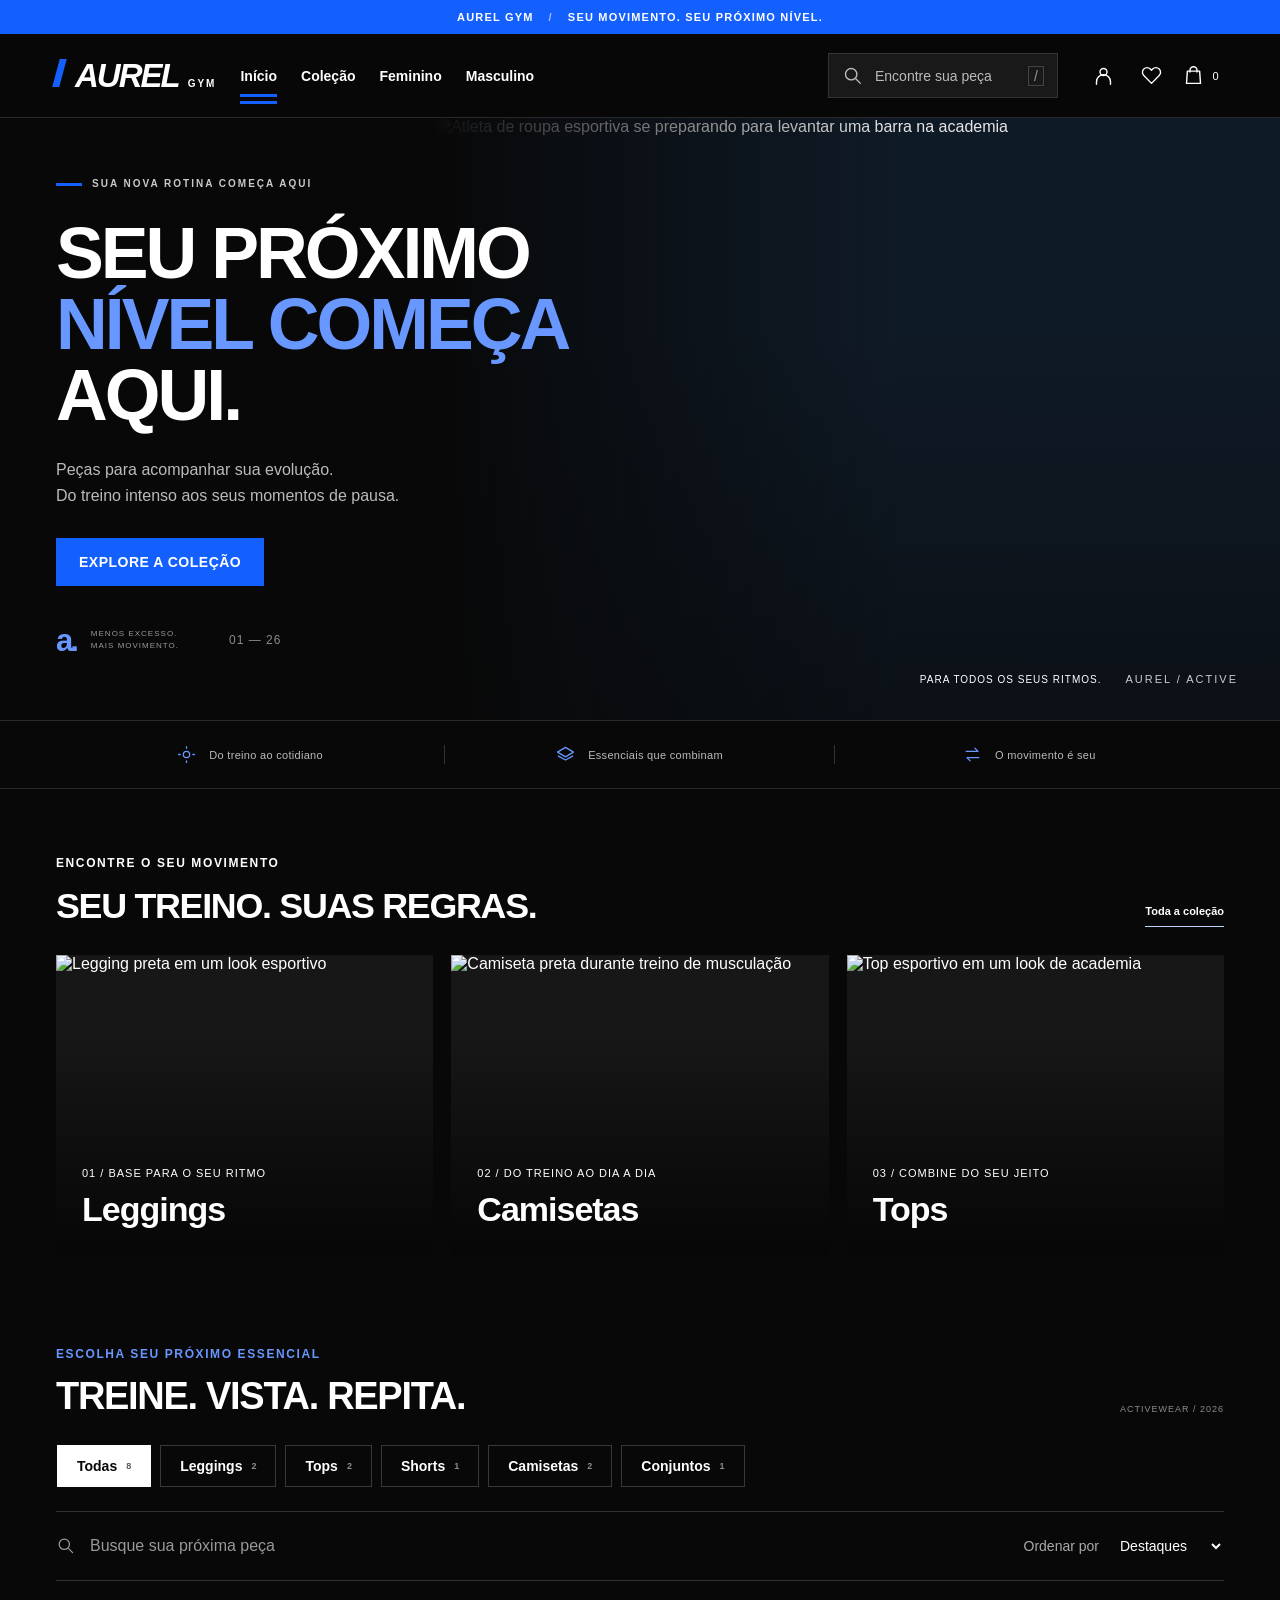
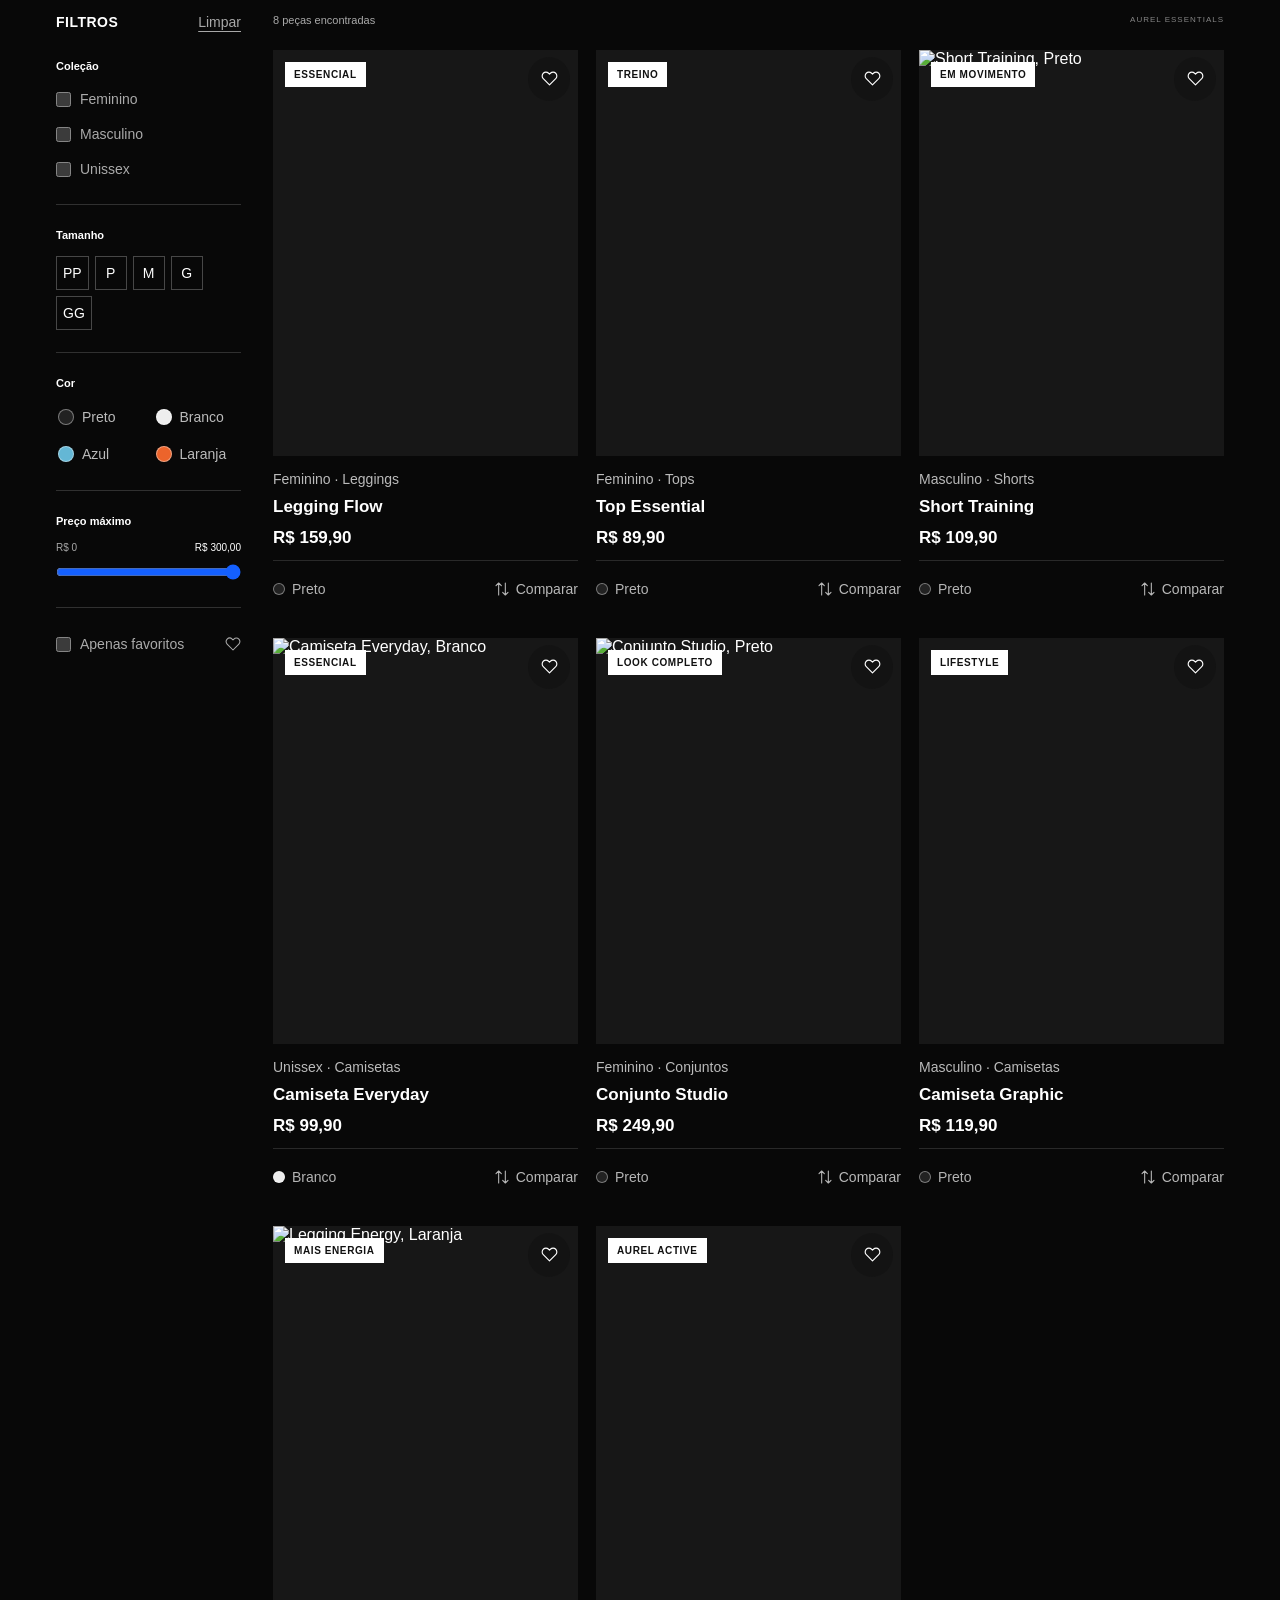
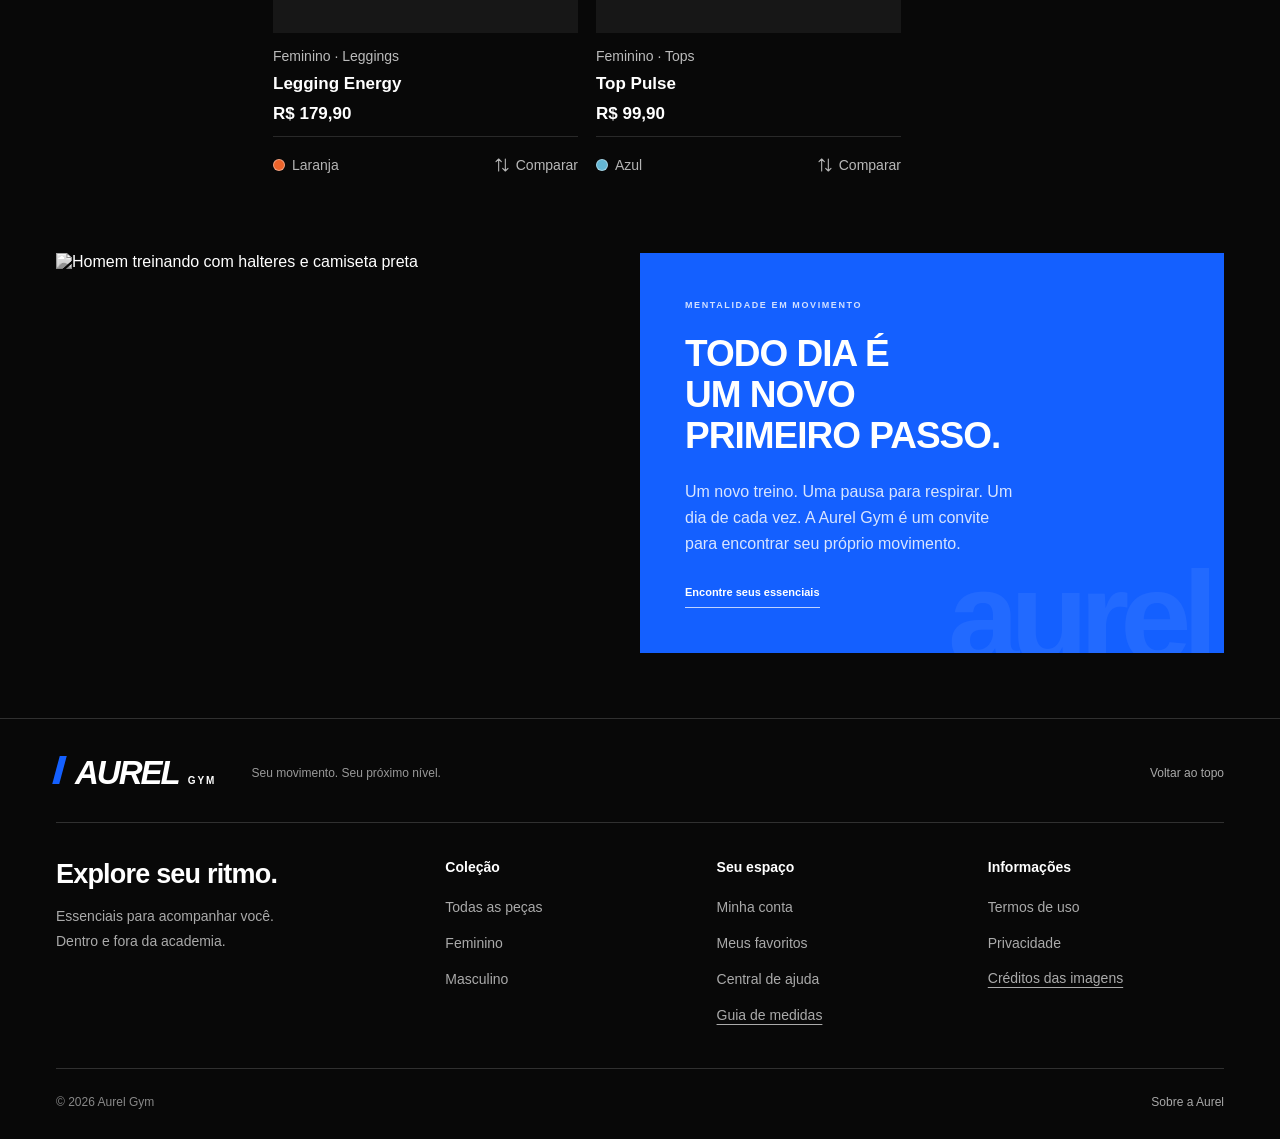
==== index.html @ 0f58b6ee "Add files via upload" ====
<!doctype html>
<html lang="pt-BR">
  <head>
    <meta charset="UTF-8" />
    <meta name="viewport" content="width=device-width, initial-scale=1" />
    <meta
      name="description"
      content="Roupas de academia para acompanhar seu ritmo. Explore, compare e encontre seus essenciais."
    />
    <meta name="robots" content="noindex,nofollow" />
    <meta name="theme-color" content="#080808" />
    <title>Aurel Gym — Seu movimento. Seu próximo nível.</title>
    <link rel="icon" type="image/svg+xml" href="../images/favicon.svg" />
    <link rel="stylesheet" href="index.css"/>
  </head>
  <body class="" data-page="home">
    <a class="skip" href="#conteudo">Pular para o conteúdo</a>
    <div class="announcement-bar">
      AUREL GYM <span aria-hidden="true">/</span> SEU MOVIMENTO. SEU PRÓXIMO
      NÍVEL.
    </div>
    <header class="header">
      <a href="index.html" class="logo" aria-label="Aurel Gym, início"
        >AUREL<span>GYM</span></a
      >
      <nav class="desktop-nav" aria-label="Navegação principal">
        <a href="index.html" data-nav="home">Início</a
        ><a href="pesquisa.html" data-nav="search">Coleção</a
        ><a href="pesquisa.html?colecao=Feminino">Feminino</a
        ><a href="pesquisa.html?colecao=Masculino">Masculino</a>
      </nav>
      <button class="header-search" id="headerSearch" aria-haspopup="dialog">
        <i data-icon="search"></i><span>Encontre sua peça</span><kbd>/</kbd>
      </button>
      <div class="header-actions">
        <a
          class="icon-button search-mobile"
          id="searchToggle"
          href="pesquisa.html"
          aria-label="Pesquisar peças"
          aria-haspopup="dialog"
          ><i data-icon="search"></i></a
        ><a
          class="icon-button account-link"
          id="accountLink"
          href="login.html"
          aria-label="Entrar na minha conta"
          ><i data-icon="user"></i></a
        ><button
          class="icon-button"
          id="favoriteToggle"
          aria-label="Ver favoritos"
          aria-pressed="false"
        >
          <i data-icon="heart"></i
          ><span id="favoriteCount" class="count" hidden>0</span></button
        ><button
          class="icon-button bag-button"
          id="cartToggle"
          aria-label="Abrir sacola"
          aria-haspopup="dialog"
        >
          <i data-icon="bag"></i><span id="cartCount">0</span></button
        ><button
          class="icon-button mobile-only"
          id="menuToggle"
          aria-label="Abrir menu"
          aria-expanded="false"
          aria-controls="mobileNav"
        >
          <i data-icon="menu"></i>
        </button>
      </div>
      <nav
        id="mobileNav"
        class="mobile-nav"
        aria-label="Navegação móvel"
        hidden
      >
        <a href="index.html">Início</a><a href="pesquisa.html">Toda a coleção</a
        ><a href="pesquisa.html?colecao=Feminino">Feminino</a
        ><a href="pesquisa.html?colecao=Masculino">Masculino</a
        ><a href="login.html">Minha conta</a
        ><a href="ajuda.html">Central de ajuda</a
        ><a href="termos.html">Termos e privacidade</a>
      </nav>
    </header>
    <main id="conteudo">
      <section
        class="hero section-wrap"
        id="inicio"
        aria-labelledby="heroTitle"
      >
        <div class="hero-copy">
          <div class="eyebrow">
            <span class="tiny-line"></span> SUA NOVA ROTINA COMEÇA AQUI
          </div>
          <h1 id="heroTitle">
            SEU PRÓXIMO<br /><em>NÍVEL COMEÇA</em><br />AQUI.
          </h1>
          <p>
            Peças para acompanhar sua evolução.<br />Do treino intenso aos seus
            momentos de pausa.
          </p>
          <a class="button primary" href="#catalogo" data-collection="all"
            >Explore a coleção <i data-icon="arrow"></i
          ></a>
          <div class="hero-bottom">
            <span class="mini-mark">a.</span
            ><span>MENOS EXCESSO.<br />MAIS MOVIMENTO.</span
            ><span class="hero-index">01 — 26</span>
          </div>
        </div>
        <div class="hero-visual">
          <img
            src="images/training-man.jpg"
            alt="Atleta de roupa esportiva se preparando para levantar uma barra na academia"
            width="1000"
            height="1500"
            fetchpriority="high"
          />
          <div class="hero-image-note">
            <span>Para todos os seus ritmos.</span
            ><span class="hero-coordinate">AUREL / ACTIVE</span>
          </div>
        </div>
      </section>
      <div class="values-strip section-wrap" aria-label="Explore a coleção">
        <span><i data-icon="sun"></i> Do treino ao cotidiano</span
        ><span><i data-icon="layers"></i> Essenciais que combinam</span
        ><span><i data-icon="move"></i> O movimento é seu</span>
      </div>
      <section
        class="category-editorial section-wrap"
        aria-labelledby="categoryTitle"
      >
        <div class="editorial-heading">
          <div>
            <span class="eyebrow">ENCONTRE O SEU MOVIMENTO</span>
            <h2 id="categoryTitle">SEU TREINO. SUAS REGRAS.</h2>
          </div>
          <a class="underlined-link" href="pesquisa.html">Toda a coleção</a>
        </div>
        <div class="category-editorial-grid">
          <a href="pesquisa.html?categoria=Leggings" class="category-story"
            ><img
              src="images/set-black.jpg"
              alt="Legging preta em um look esportivo"
              width="600"
              height="750"
              loading="lazy"
            />
            <div>
              <span>01 / BASE PARA O SEU RITMO</span>
              <h3>Leggings</h3>
            </div></a
          ><a href="pesquisa.html?categoria=Camisetas" class="category-story"
            ><img
              src="images/training-c.jpg"
              alt="Camiseta preta durante treino de musculação"
              width="750"
              height="500"
              loading="lazy"
            />
            <div>
              <span>02 / DO TREINO AO DIA A DIA</span>
              <h3>Camisetas</h3>
            </div></a
          ><a href="pesquisa.html?categoria=Tops" class="category-story"
            ><img
              src="images/training-a.jpg"
              alt="Top esportivo em um look de academia"
              width="600"
              height="750"
              loading="lazy"
            />
            <div>
              <span>03 / COMBINE DO SEU JEITO</span>
              <h3>Tops</h3>
            </div></a
          >
        </div>
      </section>
      <section
        class="catalog section-wrap"
        id="catalogo"
        aria-labelledby="catalogTitle"
      >
        <div class="section-heading">
          <div>
            <div class="eyebrow">ESCOLHA SEU PRÓXIMO ESSENCIAL</div>
            <h2 id="catalogTitle">TREINE. VISTA. REPITA.</h2>
          </div>
          <span class="collection-index">ACTIVEWEAR / 2026</span>
        </div>
        <div
          class="categories"
          aria-label="Filtrar por categoria"
          id="categories"
        ></div>
        <div class="catalog-toolbar">
          <label class="search-field"
            ><i data-icon="search"></i
            ><input
              type="search"
              id="search"
              maxlength="120"
              placeholder="Busque sua próxima peça"
              aria-label="Buscar por nome, categoria ou cor" /></label
          ><button class="filter-mobile secondary" id="openFilters">
            <i data-icon="sliders"></i> Filtros
            <span id="mobileFilterCount"></span></button
          ><label class="sort-label"
            ><span>Ordenar por</span
            ><select id="sort" aria-label="Ordenar produtos">
              <option value="featured">Destaques</option>
              <option value="price-asc">Menor preço</option>
              <option value="price-desc">Maior preço</option>
              <option value="name">Nome: A–Z</option>
            </select></label
          >
        </div>
        <div class="catalog-layout">
          <aside
            id="filterSlot"
            class="filter-slot"
            aria-label="Filtros do catálogo"
          >
            <div id="filterPanel" class="filter-panel">
              <div class="filter-heading">
                <h3>Filtros</h3>
                <button class="text-button" id="clearFilters">Limpar</button>
              </div>
              <fieldset>
                <legend>Coleção</legend>
                <div id="audienceFilters" class="check-list"></div>
              </fieldset>
              <fieldset>
                <legend>Tamanho</legend>
                <div id="sizeFilters" class="size-filters"></div>
              </fieldset>
              <fieldset>
                <legend>Cor</legend>
                <div id="colorFilters" class="color-filters"></div>
              </fieldset>
              <fieldset>
                <legend>Preço máximo</legend>
                <div class="price-label">
                  <span>R$ 0</span
                  ><output id="priceOutput" for="maxPrice">R$ 300</output>
                </div>
                <input
                  id="maxPrice"
                  type="range"
                  min="0"
                  max="300"
                  step="10"
                  value="300"
                  aria-label="Preço máximo"
                />
              </fieldset>
              <label class="checkbox-label saved-filter"
                ><input type="checkbox" id="onlyFavorites" /> Apenas favoritos
                <i data-icon="heart"></i
              ></label>
            </div>
          </aside>
          <div class="catalog-results">
            <div class="results-meta">
              <p
                id="resultCount"
                tabindex="-1"
                role="status"
                aria-live="polite"
              ></p>
              <span class="collection-label">AUREL ESSENTIALS</span>
            </div>
            <div
              id="activeFilters"
              class="active-filters"
              aria-label="Filtros ativos"
            ></div>
            <div id="productGrid" class="product-grid"></div>
            <noscript
              ><p>
                Ative o JavaScript para explorar as peças e usar os filtros.
              </p></noscript
            >
            <div id="emptyState" class="empty-state" hidden>
              <i data-icon="search"></i>
              <h3>Nenhuma peça por aqui.</h3>
              <p>Experimente outra busca ou remova alguns filtros.</p>
              <button class="button primary" id="resetEmpty">
                Ver toda a coleção
              </button>
            </div>
          </div>
        </div>
      </section>
      <section
        class="brand-section section-wrap"
        id="essencia"
        aria-labelledby="brandTitle"
      >
        <div class="brand-photo">
          <img
            src="images/training-c.jpg"
            alt="Homem treinando com halteres e camiseta preta"
            width="1500"
            height="1000"
            loading="lazy"
          />
        </div>
        <div class="brand-copy">
          <span class="eyebrow">MENTALIDADE EM MOVIMENTO</span>
          <h2 id="brandTitle">
            TODO DIA É<br />UM NOVO<br /><em>PRIMEIRO PASSO.</em>
          </h2>
          <p>
            Um novo treino. Uma pausa para respirar. Um dia de cada vez. A Aurel
            Gym é um convite para encontrar seu próprio movimento.
          </p>
          <a class="underlined-link" href="#catalogo" data-collection="all"
            >Encontre seus essenciais </a
          ><span class="brand-watermark" aria-hidden="true">aurel</span>
        </div>
      </section>
    </main>
    <footer class="footer section-wrap">
      <div class="footer-top">
        <a href="index.html" class="logo" aria-label="Aurel Gym, início"
          >AUREL<span>GYM</span></a
        >
        <p>Seu movimento. Seu próximo nível.</p>
        <a href="#conteudo" class="back-top">Voltar ao topo</a>
      </div>
      <div class="footer-columns">
        <div>
          <h2>Explore seu ritmo.</h2>
          <p>
            Essenciais para acompanhar você.<br />Dentro e fora da academia.
          </p>
        </div>
        <nav aria-label="Coleção no rodapé">
          <h3>Coleção</h3>
          <a href="pesquisa.html">Todas as peças</a
          ><a href="pesquisa.html?colecao=Feminino">Feminino</a
          ><a href="pesquisa.html?colecao=Masculino">Masculino</a>
        </nav>
        <nav aria-label="Seu espaço no rodapé">
          <h3>Seu espaço</h3>
          <a href="login.html">Minha conta</a
          ><a href="pesquisa.html?favoritos=1">Meus favoritos</a
          ><a href="ajuda.html">Central de ajuda</a
          ><button class="text-button" data-guide>Guia de medidas</button>
        </nav>
        <nav aria-label="Informações no rodapé">
          <h3>Informações</h3>
          <a href="termos.html">Termos de uso</a
          ><a href="termos.html#privacidade">Privacidade</a
          ><button class="text-button" id="photoCredits">
            Créditos das imagens
          </button>
        </nav>
      </div>
      <div class="footer-bottom">
        <p>© 2026 Aurel Gym</p>
        <button class="text-button" id="aboutBrand">Sobre a Aurel</button>
      </div>
    </footer>
    <dialog
      id="filterDialog"
      class="filter-dialog"
      aria-labelledby="filterTitle"
    >
      <div class="dialog-top">
        <div>
          <span class="eyebrow">AUREL GYM</span>
          <h2 id="filterTitle">Refine sua busca</h2>
        </div>
        <button class="icon-button" data-close aria-label="Fechar">
          <i data-icon="close"></i>
        </button>
      </div>
      <div id="mobileFilterSlot"></div>
      <button class="button primary filter-apply" id="applyFilters">
        Ver resultados
      </button>
    </dialog>
    <dialog id="cartDialog" class="cart-dialog" aria-labelledby="cartTitle">
      <div class="dialog-top">
        <div>
          <span class="eyebrow">SUAS ESCOLHAS</span>
          <h2 id="cartTitle">Minha sacola</h2>
        </div>
        <button class="icon-button" data-close aria-label="Fechar">
          <i data-icon="close"></i>
        </button>
      </div>
      <div id="cartItems"></div>
      <div id="cartSummary"></div>
    </dialog>
    <dialog id="infoDialog" class="info-dialog" aria-labelledby="infoTitle">
      <button
        class="icon-button info-close"
        data-close
        aria-label="Fechar informações"
      >
        <i data-icon="close"></i>
      </button>
      <div id="infoContent"></div>
    </dialog>
    <dialog
      id="searchDialog"
      class="search-dialog"
      aria-labelledby="quickTitle"
    >
      <div class="dialog-top">
        <div>
          <span class="eyebrow">ENCONTRE SEU ESSENCIAL</span>
          <h2 id="quickTitle">O que acompanha seu ritmo?</h2>
        </div>
        <button class="icon-button" data-close aria-label="Fechar">
          <i data-icon="close"></i>
        </button>
      </div>
      <form action="pesquisa.html" class="quick-search-form" role="search">
        <label class="visually-hidden" for="quickSearch">Buscar peças</label
        ><i data-icon="search"></i
        ><input
          id="quickSearch"
          type="search"
          name="q"
          maxlength="120"
          placeholder="Peça, cor ou coleção"
          autocomplete="off"
        /><button class="button primary" type="submit">Buscar</button>
      </form>
      <p id="quickCount" class="quick-count" role="status"></p>
      <div id="quickResults"></div>
      <a href="pesquisa.html" class="underlined-link quick-all"
        >Explorar toda a coleção</a
      >
    </dialog>
    <dialog
      id="compareDialog"
      class="compare-dialog"
      aria-labelledby="compareTitle"
    >
      <div class="dialog-top">
        <div>
          <span class="eyebrow">COMPARE SUAS ESCOLHAS</span>
          <h2 id="compareTitle">Lado a lado. Do seu jeito.</h2>
        </div>
        <button class="icon-button" data-close aria-label="Fechar">
          <i data-icon="close"></i>
        </button>
      </div>
      <div id="compareContent"></div>
    </dialog>
    <dialog id="guideDialog" class="guide-dialog" aria-labelledby="guideTitle">
      <div class="dialog-top">
        <div>
          <span class="eyebrow">ENCONTRE SEU AJUSTE</span>
          <h2 id="guideTitle">Como tirar suas medidas</h2>
        </div>
        <button class="icon-button" data-close aria-label="Fechar">
          <i data-icon="close"></i>
        </button>
      </div>
      <p class="dialog-intro">
        Uma fita métrica e alguns minutos fazem a diferença na sua escolha.
      </p>
      <ol class="measure-steps">
        <li>
          <strong>Busto ou tórax</strong>
          <p>
            Passe a fita ao redor da parte mais larga do peito, sem apertar,
            mantendo-a paralela ao chão.
          </p>
        </li>
        <li>
          <strong>Cintura</strong>
          <p>
            Meça a região mais estreita do tronco, com o corpo relaxado e sem
            prender a respiração.
          </p>
        </li>
        <li>
          <strong>Quadril</strong>
          <p>
            Com os pés juntos, contorne a parte mais larga do quadril e dos
            glúteos.
          </p>
        </li>
      </ol>
      <div class="guide-note">
        <i data-icon="ruler"></i>
        <p>
          A numeração varia entre peças. A tabela específica de medidas ainda
          não está disponível; as letras PP a GG, sozinhas, não garantem o
          ajuste.
        </p>
      </div>
    </dialog>
    <dialog id="zoomDialog" class="zoom-dialog" aria-labelledby="zoomTitle">
      <div class="dialog-top">
        <div>
          <span class="eyebrow">AUREL GYM</span>
          <h2 id="zoomTitle">Detalhes da peça</h2>
        </div>
        <button class="icon-button" data-close aria-label="Fechar">
          <i data-icon="close"></i>
        </button>
      </div>
      <img id="zoomImage" alt="" />
    </dialog>
    <div class="compare-bar" id="compareBar" hidden>
      <div class="compare-bar-label">
        <i data-icon="compare"></i
        ><span
          ><strong>Suas escolhas</strong
          ><small><span id="compareCount">0</span> de 3 peças</small></span
        >
      </div>
      <div id="comparePreview" class="compare-preview" aria-hidden="true"></div>
      <button class="button primary" id="openCompare">Comparar</button
      ><button
        class="icon-button"
        id="clearCompare"
        aria-label="Limpar comparação"
      >
        <i data-icon="close"></i>
      </button>
    </div>
    <div class="toast" id="toast" role="status" aria-live="polite"></div>
    <!-- AUREL APP START --><script defer src="loja.js"></script><!-- AUREL APP END -->
  </body>
</html>
---- index.css ----
@import url("./common.css");

/* Estilos exclusivos da página inicial */
body[data-page="home"] .hero-visual img { object-position: 65% center; }
body[data-page="home"] .category-story:focus-visible { outline-offset: -4px; }
body[data-page="home"] .brand-copy { min-height: 340px; }
@media (max-width: 700px) {
  body[data-page="home"] .brand-copy { min-height: 300px; }
  body[data-page="home"] .category-story { min-height: 230px; }
}
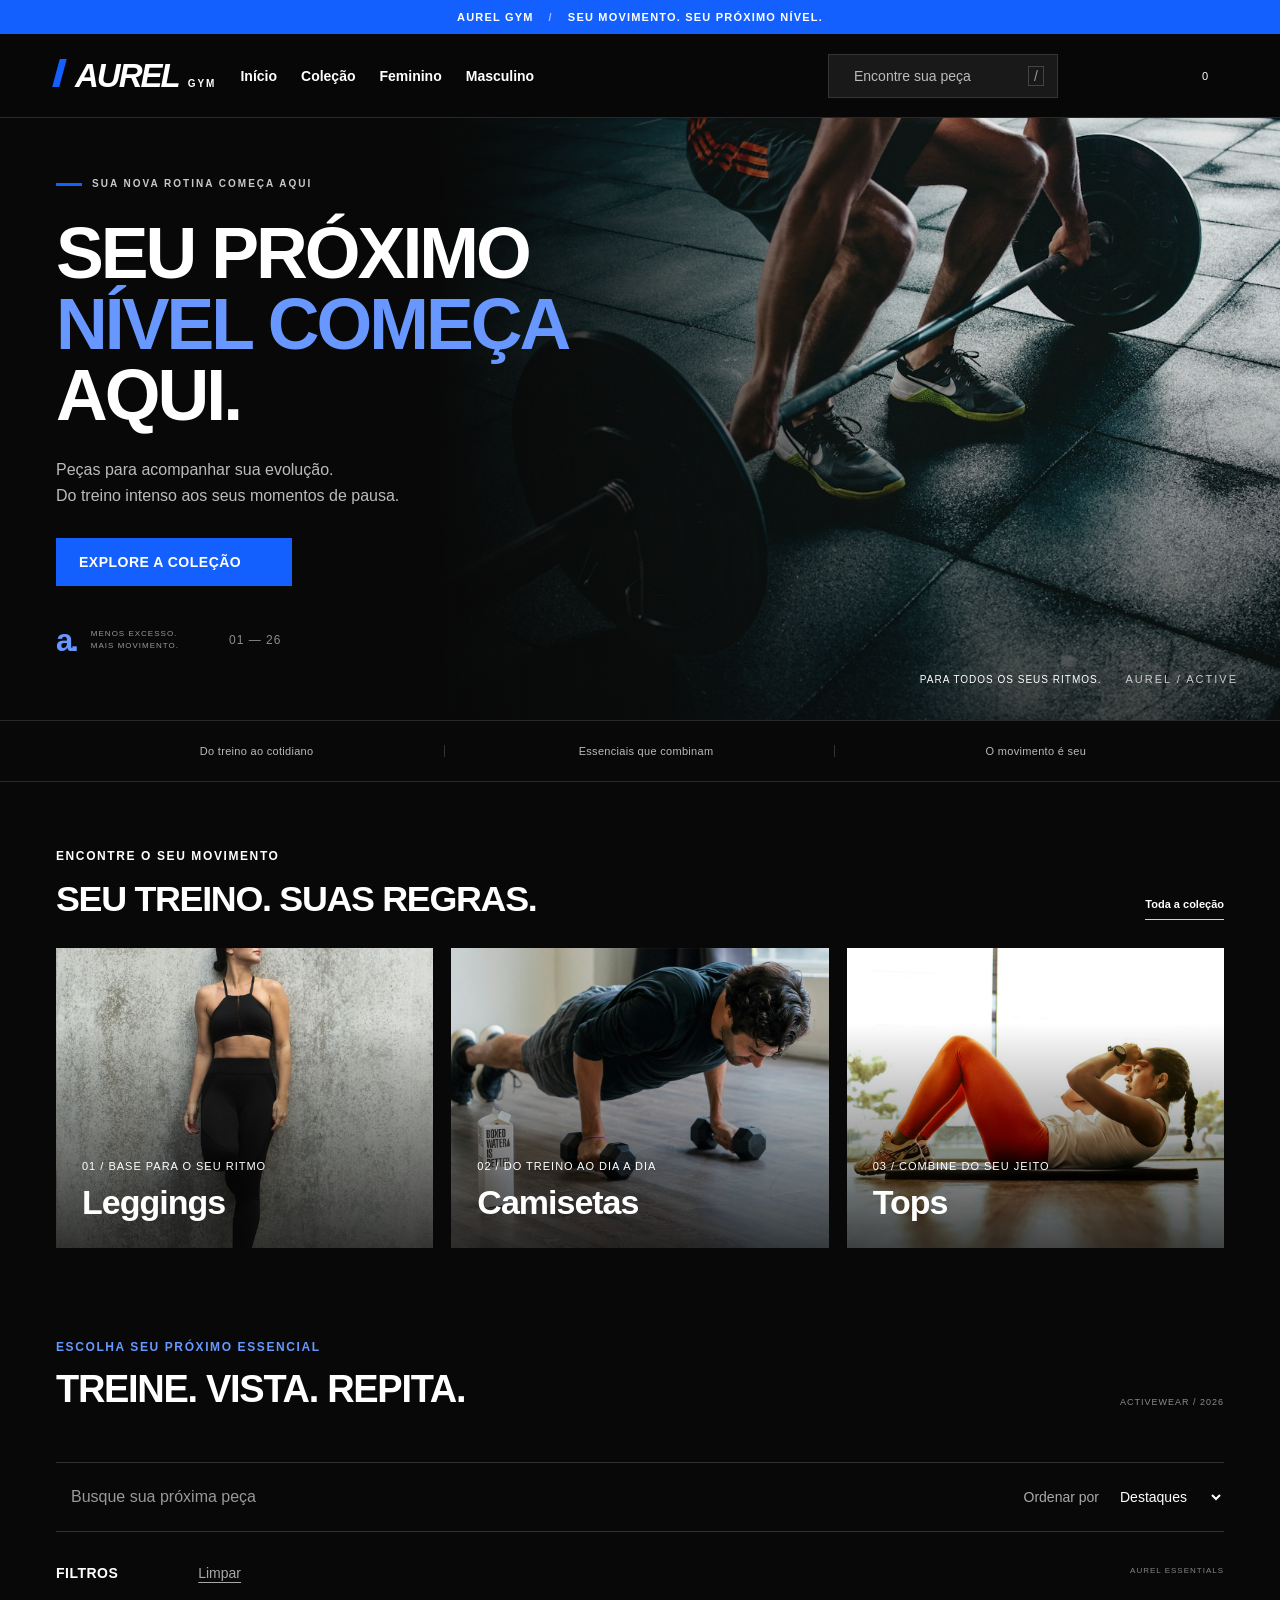
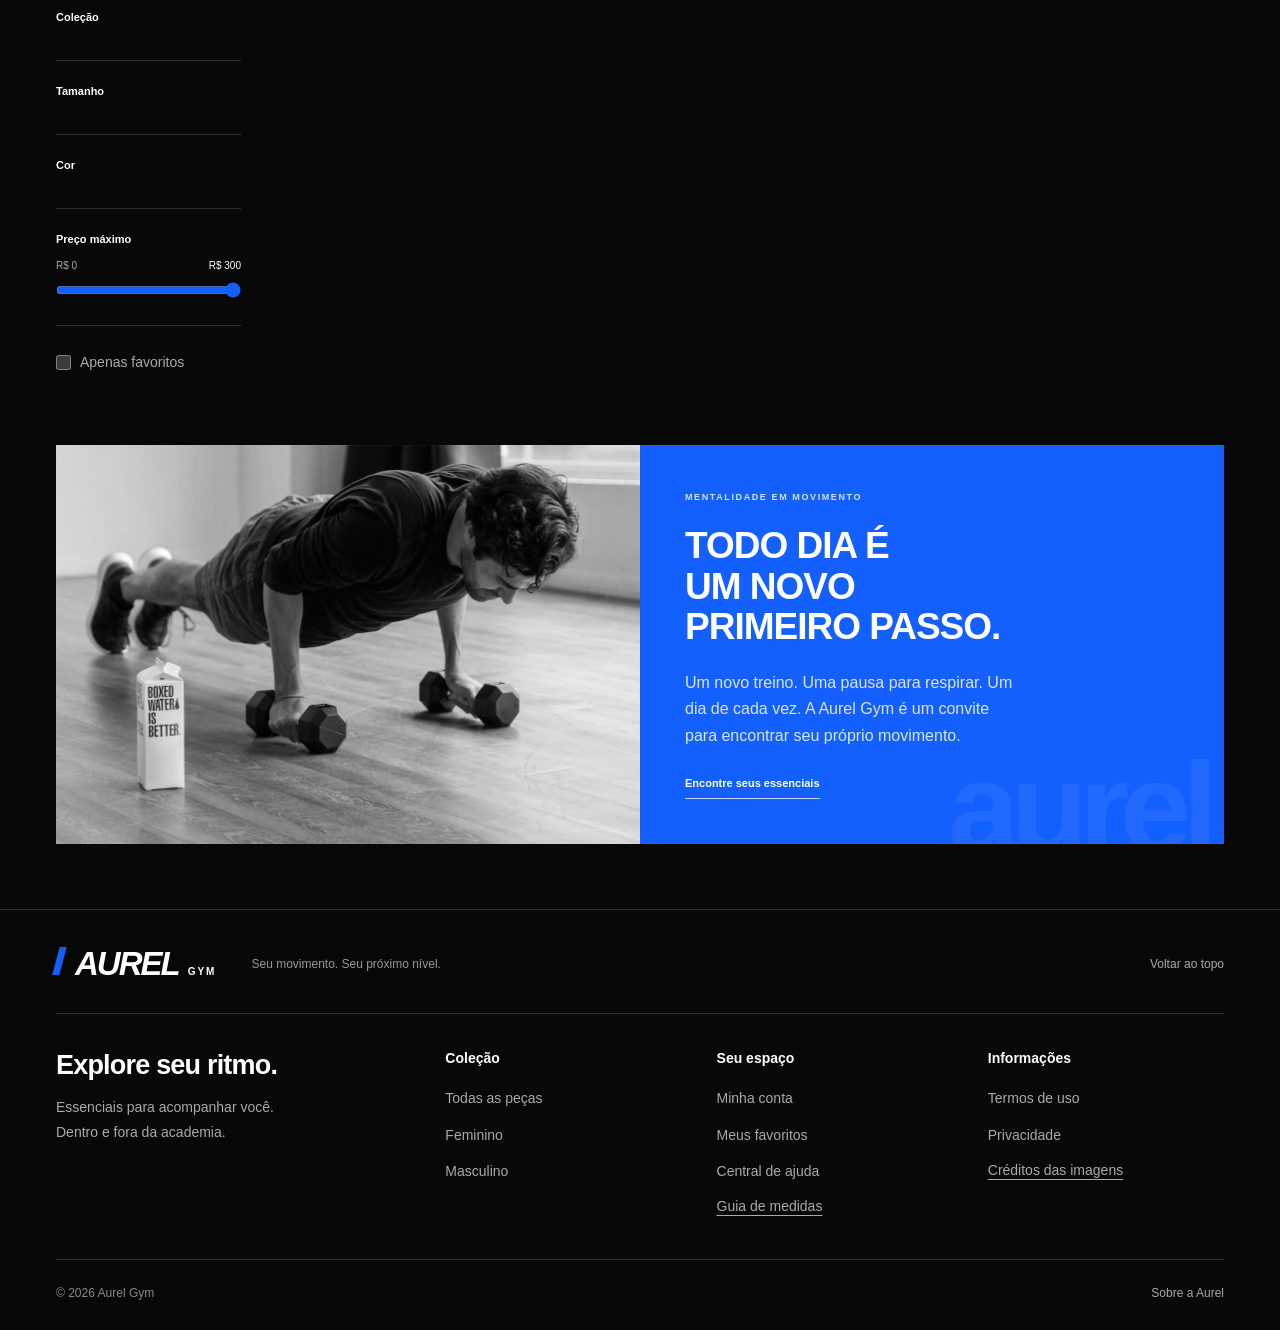
==== commit 13496764: "Conecta catálogo, contas e seleção dos clientes ao Supabase" ====
--- a/index.html
+++ b/index.html
@@ -534,6 +534,7 @@
       </button>
     </div>
     <div class="toast" id="toast" role="status" aria-live="polite"></div>
-    <!-- AUREL APP START --><script defer src="loja.js"></script><!-- AUREL APP END -->
+    <!-- AUREL APP START --><script defer src="supabase.vendor.js"></script><script defer src="database.js"></script><script defer src="loja.js"></script><!-- AUREL APP END -->
   </body>
 </html>
+
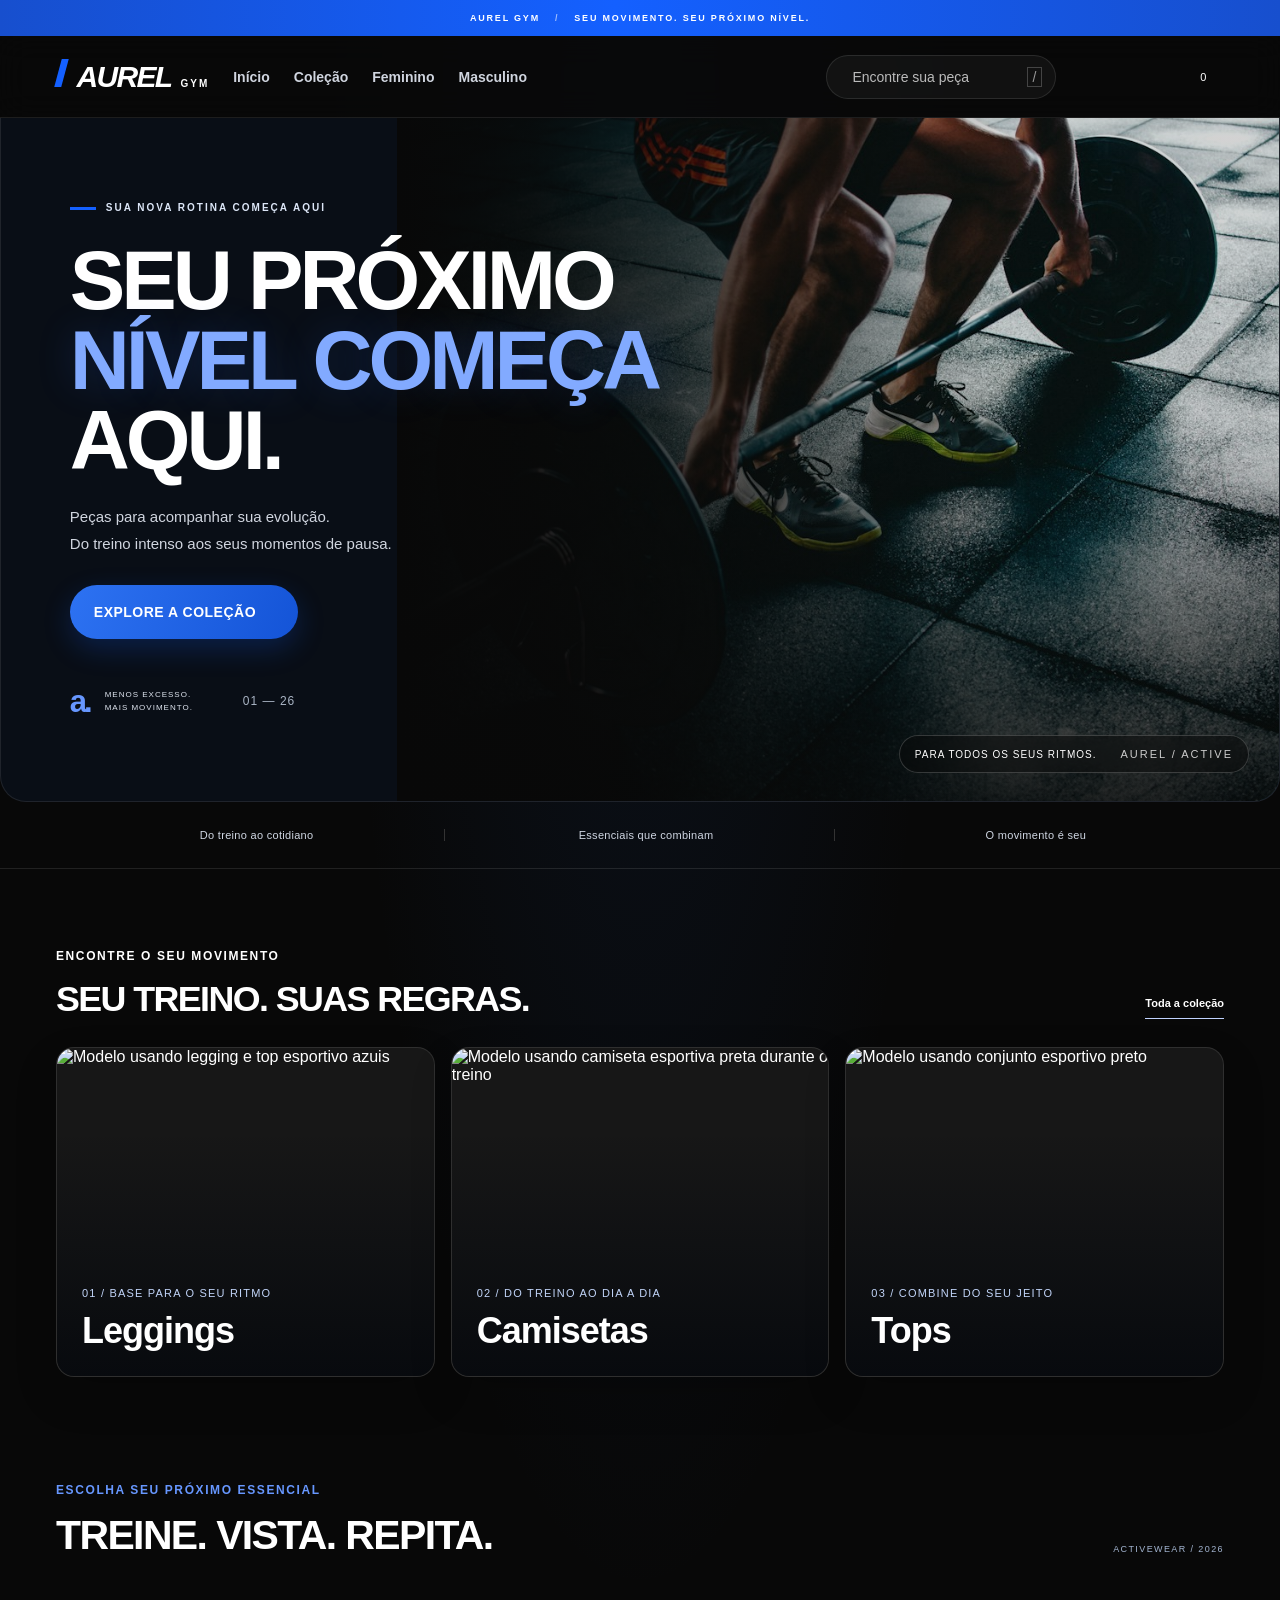
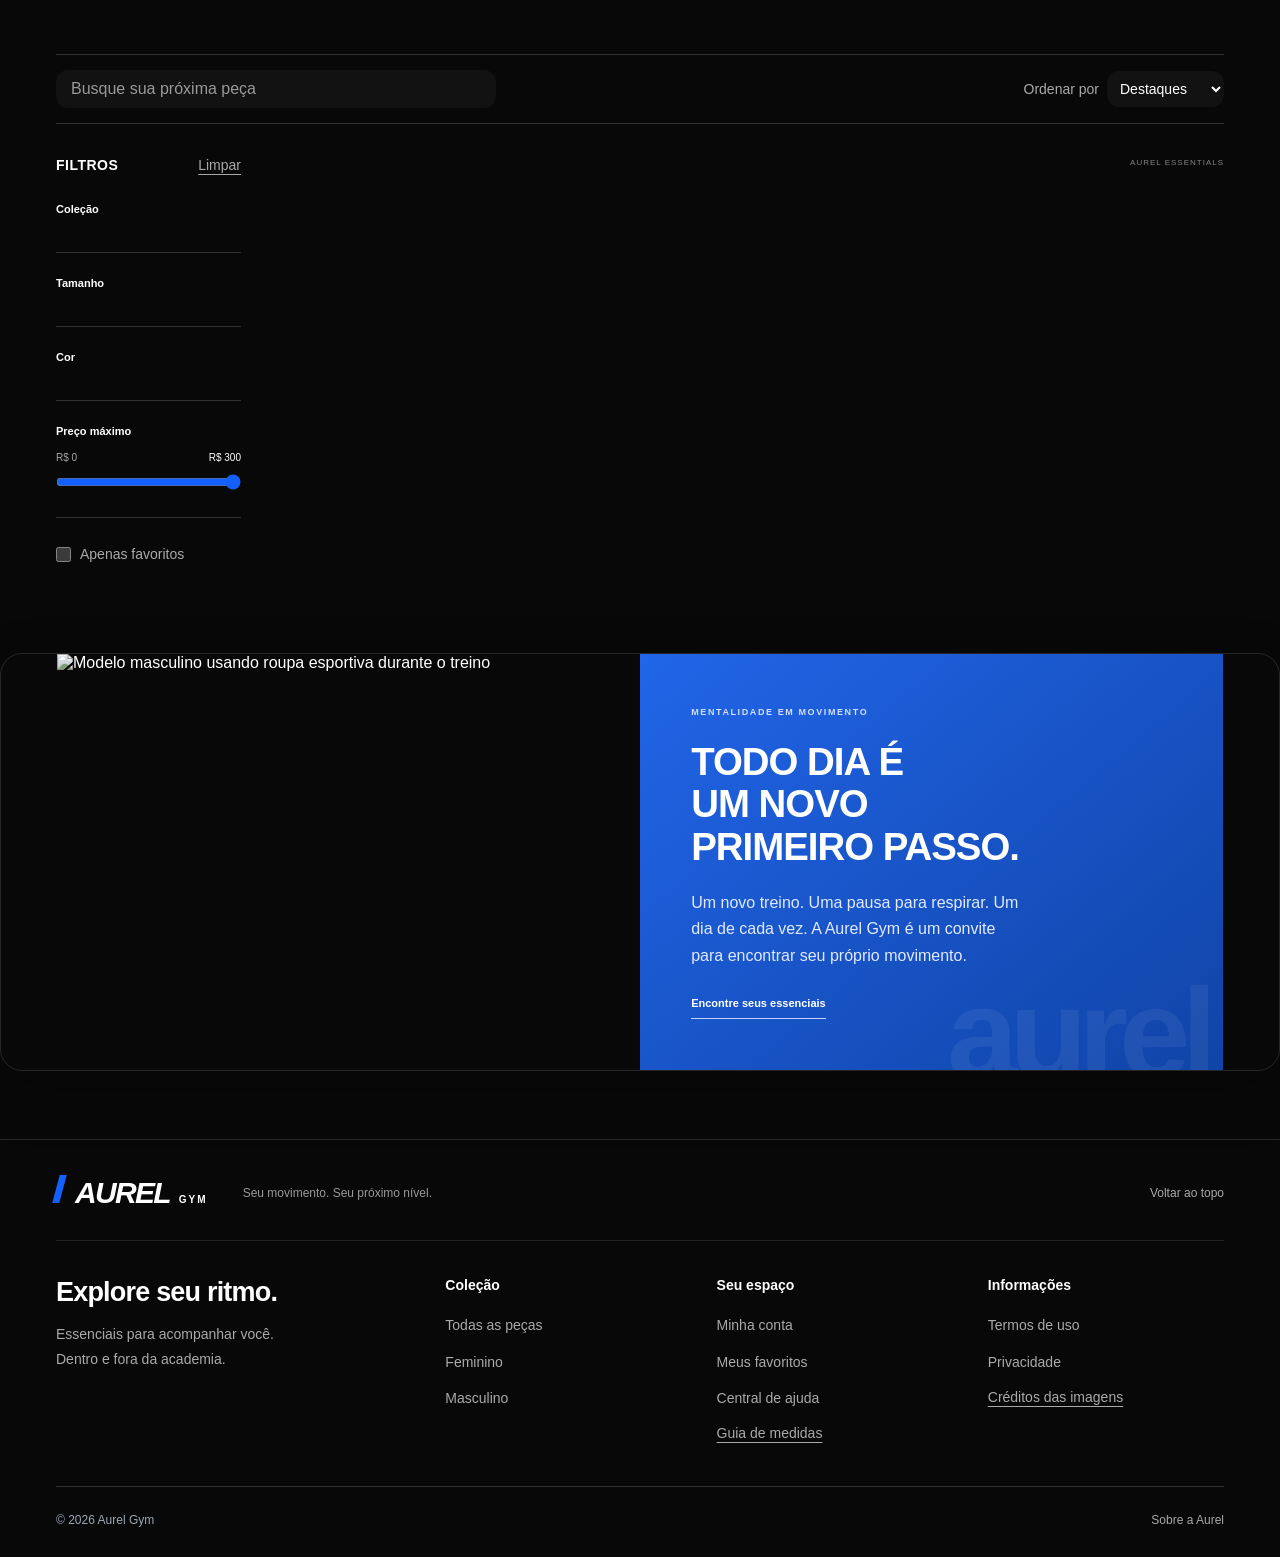
==== commit a2950960: "Atualiza fotos da vitrine e remove repetição" ====
--- a/index.html
+++ b/index.html
@@ -144,8 +144,8 @@
         <div class="category-editorial-grid">
           <a href="pesquisa.html?categoria=Leggings" class="category-story"
             ><img
-              src="images/set-black.jpg"
-              alt="Legging preta em um look esportivo"
+              src="https://images.unsplash.com/photo-1593309192311-3d43e116142d?auto=format&fit=crop&w=1200&q=85"
+              alt="Modelo usando legging e top esportivo azuis"
               width="600"
               height="750"
               loading="lazy"
@@ -156,8 +156,8 @@
             </div></a
           ><a href="pesquisa.html?categoria=Camisetas" class="category-story"
             ><img
-              src="images/training-c.jpg"
-              alt="Camiseta preta durante treino de musculação"
+              src="https://images.unsplash.com/photo-1597452485670-5f32106899c3?auto=format&fit=crop&w=1200&q=85"
+              alt="Modelo usando camiseta esportiva preta durante o treino"
               width="750"
               height="500"
               loading="lazy"
@@ -168,8 +168,8 @@
             </div></a
           ><a href="pesquisa.html?categoria=Tops" class="category-story"
             ><img
-              src="images/training-a.jpg"
-              alt="Top esportivo em um look de academia"
+              src="https://images.unsplash.com/photo-1721969982799-fb9a78c43e7f?auto=format&fit=crop&w=1200&q=85"
+              alt="Modelo usando conjunto esportivo preto"
               width="600"
               height="750"
               loading="lazy"
@@ -304,8 +304,8 @@
       >
         <div class="brand-photo">
           <img
-            src="images/training-c.jpg"
-            alt="Homem treinando com halteres e camiseta preta"
+            src="https://images.unsplash.com/photo-1618355281686-2b622387ada4?auto=format&fit=crop&w=1500&q=85"
+            alt="Modelo masculino usando roupa esportiva durante o treino"
             width="1500"
             height="1000"
             loading="lazy"
--- a/index.css
+++ b/index.css
@@ -8,3 +8,376 @@
   body[data-page="home"] .brand-copy { min-height: 300px; }
   body[data-page="home"] .category-story { min-height: 230px; }
 }
+
+
+/* Página inicial: visual premium, mantendo o preto, branco e azul da Aurel. */
+body[data-page="home"] {
+  background:
+    radial-gradient(ellipse at 50% 5%, rgba(30, 79, 157, .14), transparent 34%),
+    #080808;
+}
+body[data-page="home"] .announcement-bar {
+  background: linear-gradient(90deg, #174fce, #1460ff 48%, #174fce);
+  min-height: 36px;
+  font-size: 9px;
+  letter-spacing: 1.8px;
+}
+body[data-page="home"] .header {
+  height: 82px;
+  padding-inline: clamp(22px, 4.5vw, 64px);
+  background: rgba(8, 8, 8, .88);
+  border-bottom-color: rgba(255,255,255,.09);
+}
+body[data-page="home"] .logo {
+  font-size: 30px;
+  letter-spacing: -1.7px;
+}
+body[data-page="home"] .desktop-nav a {
+  color: #d0d5df;
+  transition: color .2s ease;
+}
+body[data-page="home"] .desktop-nav a:hover,
+body[data-page="home"] .desktop-nav a.active { color: #fff; }
+body[data-page="home"] .desktop-nav a:hover:after,
+body[data-page="home"] .desktop-nav a.active:after {
+  height: 2px;
+  border-radius: 2px;
+  background: #6da0ff;
+}
+body[data-page="home"] .header-search {
+  border-radius: 999px;
+  background: rgba(255,255,255,.045);
+  border: 1px solid rgba(255,255,255,.1);
+}
+body[data-page="home"] .header-search:hover {
+  border-color: rgba(112,157,255,.55);
+  background: rgba(35,76,145,.18);
+}
+body[data-page="home"] .icon-button {
+  border-radius: 12px;
+  transition: background .2s ease, color .2s ease;
+}
+body[data-page="home"] .hero {
+  min-height: clamp(620px, 76vh, 790px);
+  padding-top: 68px;
+  padding-bottom: 60px;
+  border: 1px solid rgba(255,255,255,.09);
+  border-top: 0;
+  border-radius: 0 0 26px 26px;
+  background: #090e16;
+}
+body[data-page="home"] .hero-copy {
+  width: 58%;
+  padding-left: clamp(0px, 1vw, 16px);
+}
+body[data-page="home"] .hero .eyebrow {
+  color: #dce6f7;
+}
+body[data-page="home"] .hero h1 {
+  font-size: clamp(58px, 6.5vw, 92px);
+  line-height: .96;
+  letter-spacing: -4px;
+  margin: 25px 0 22px;
+}
+body[data-page="home"] .hero h1 em {
+  color: #82aaff;
+  text-shadow: 0 0 38px rgba(49,111,238,.2);
+}
+body[data-page="home"] .hero-copy > p {
+  color: #d0d5df;
+  font-size: 15px;
+  line-height: 1.8;
+  max-width: 420px;
+}
+body[data-page="home"] .hero .button {
+  min-height: 54px;
+  border-radius: 999px;
+  padding-inline: 24px;
+  gap: 18px;
+  background: linear-gradient(110deg, #2d72f2, #1454d7);
+  box-shadow: 0 10px 28px rgba(20,96,255,.22);
+}
+body[data-page="home"] .hero .button:hover {
+  background: linear-gradient(110deg, #4b88ff, #1f63ed);
+  box-shadow: 0 14px 36px rgba(20,96,255,.3);
+}
+body[data-page="home"] .hero-visual {
+  left: 31%;
+  background: #101a2b;
+  border-radius: 0 0 24px 0;
+}
+body[data-page="home"] .hero-visual > img {
+  filter: saturate(.82) contrast(1.04);
+  object-position: 64% center;
+}
+body[data-page="home"] .hero-visual:after {
+  background:
+    linear-gradient(90deg, #080808 0%, rgba(8,8,8,.91) 15%, rgba(8,8,8,.18) 68%),
+    linear-gradient(0deg, rgba(8,8,8,.78), transparent 52%);
+}
+body[data-page="home"] .hero-image-note {
+  right: 30px;
+  bottom: 28px;
+  padding: 12px 15px;
+  border: 1px solid rgba(255,255,255,.18);
+  border-radius: 999px;
+  background: rgba(8,8,8,.46);
+  backdrop-filter: blur(12px);
+}
+body[data-page="home"] .hero-bottom {
+  margin-top: 38px;
+}
+body[data-page="home"] .hero-bottom > span:nth-child(2) {
+  color: #e0e6f0;
+}
+body[data-page="home"] .hero-index { color: #a9b4c4; }
+body[data-page="home"] .values-strip {
+  padding-top: 27px;
+  padding-bottom: 27px;
+  border-bottom-color: rgba(255,255,255,.1);
+}
+body[data-page="home"] .values-strip span {
+  color: #d0d7e3;
+  font-size: 11px;
+}
+body[data-page="home"] .values-strip svg { color: #82aaff; }
+body[data-page="home"] .category-editorial {
+  padding-top: 78px;
+  padding-bottom: 30px;
+}
+body[data-page="home"] .editorial-heading h2,
+body[data-page="home"] .section-heading h2 {
+  letter-spacing: -1.6px;
+}
+body[data-page="home"] .category-editorial-grid { gap: 16px; }
+body[data-page="home"] .category-story {
+  min-height: 330px;
+  border: 1px solid rgba(255,255,255,.1);
+  border-radius: 18px;
+  box-shadow: 0 18px 42px rgba(0,0,0,.18);
+  transition: transform .25s ease, border-color .25s ease;
+}
+body[data-page="home"] .category-story:hover {
+  transform: translateY(-4px);
+  border-color: rgba(117,160,255,.58);
+}
+body[data-page="home"] .category-story img {
+  transition: transform .55s cubic-bezier(.2,.7,.2,1);
+}
+body[data-page="home"] .category-story:hover img { transform: scale(1.045); }
+body[data-page="home"] .category-story::after {
+  background: linear-gradient(180deg, transparent 25%, rgba(4,7,12,.8) 100%);
+}
+body[data-page="home"] .category-story > div { left: 25px; bottom: 24px; }
+body[data-page="home"] .category-story span {
+  color: #c1d4f8;
+  letter-spacing: 1.2px;
+}
+body[data-page="home"] .category-story h3 { font-size: 36px; }
+body[data-page="home"] .catalog {
+  padding-top: 74px;
+  padding-bottom: 86px;
+}
+body[data-page="home"] .catalog .section-heading { margin-bottom: 25px; }
+body[data-page="home"] .catalog .section-heading h2 {
+  font-size: clamp(30px, 3.2vw, 42px);
+}
+body[data-page="home"] .collection-index {
+  color: #a4b6d2;
+  letter-spacing: 1.4px;
+}
+body[data-page="home"] .categories { gap: 9px; }
+body[data-page="home"] .categories button {
+  border-radius: 999px;
+  border-color: rgba(255,255,255,.12);
+  background: rgba(255,255,255,.035);
+  transition: background .2s ease, border-color .2s ease, color .2s ease;
+}
+body[data-page="home"] .categories button:hover,
+body[data-page="home"] .categories button[aria-pressed="true"] {
+  border-color: rgba(112,157,255,.65);
+  background: rgba(35,86,171,.3);
+}
+body[data-page="home"] .catalog-toolbar { margin-top: 20px; }
+body[data-page="home"] .search-field,
+body[data-page="home"] .sort-label select {
+  border-radius: 12px;
+  border-color: rgba(255,255,255,.13);
+  background: rgba(255,255,255,.04);
+}
+body[data-page="home"] .product-grid { gap: 30px 17px; }
+body[data-page="home"] .product-card {
+  padding: 9px 9px 14px;
+  border: 1px solid rgba(255,255,255,.075);
+  border-radius: 17px;
+  background: linear-gradient(150deg, rgba(22,27,36,.75), rgba(13,15,20,.92));
+  transition: transform .25s ease, border-color .25s ease, box-shadow .25s ease;
+}
+body[data-page="home"] .product-card:hover {
+  transform: translateY(-4px);
+  border-color: rgba(119,159,242,.4);
+  box-shadow: 0 16px 36px rgba(0,0,0,.24);
+}
+body[data-page="home"] .product-art {
+  border-radius: 11px;
+  background: #121821;
+}
+body[data-page="home"] .product-art img { transition-duration: .5s; }
+body[data-page="home"] .product-badge {
+  top: 13px;
+  left: 13px;
+  padding: 8px 10px;
+  border-radius: 999px;
+  color: #fff;
+  background: rgba(15,22,33,.82);
+  border: 1px solid rgba(255,255,255,.18);
+  backdrop-filter: blur(10px);
+  font-size: 9px;
+}
+body[data-page="home"] .product-favorite {
+  top: 10px;
+  right: 10px;
+  border-radius: 999px;
+  background: rgba(8,8,8,.62);
+  backdrop-filter: blur(8px);
+}
+body[data-page="home"] .quick-view {
+  margin: 0 12px 12px;
+  border-radius: 999px;
+  background: rgba(20,96,255,.94);
+  box-shadow: 0 8px 22px rgba(0,0,0,.28);
+}
+body[data-page="home"] .product-info { padding: 15px 5px 0; }
+body[data-page="home"] .product-type {
+  color: #96a6bd;
+  letter-spacing: .65px;
+}
+body[data-page="home"] .product-name {
+  font-size: 14px;
+  transition: color .2s ease;
+}
+body[data-page="home"] .product-name:hover {
+  color: #9dbbff;
+  text-decoration: none;
+}
+body[data-page="home"] .product-info .price {
+  font-size: 15px;
+  color: #fff;
+}
+body[data-page="home"] .card-bottom {
+  border-top-color: rgba(255,255,255,.1);
+}
+body[data-page="home"] .card-color { color: #b7c2d1; }
+body[data-page="home"] .compare-choice {
+  border-radius: 9px;
+  color: #b7cfff;
+  transition: background .2s ease;
+}
+body[data-page="home"] .compare-choice:hover { background: rgba(88,137,235,.13); }
+body[data-page="home"] .brand-section {
+  overflow: hidden;
+  border: 1px solid rgba(255,255,255,.12);
+  border-radius: 22px;
+  padding-bottom: 0;
+  margin-bottom: 68px;
+  box-shadow: 0 20px 54px rgba(0,0,0,.25);
+}
+body[data-page="home"] .brand-photo img {
+  filter: grayscale(.55) saturate(.75);
+  transition: transform .6s ease;
+}
+body[data-page="home"] .brand-section:hover .brand-photo img { transform: scale(1.025); }
+body[data-page="home"] .brand-copy {
+  background: linear-gradient(140deg, #2165e8, #1044a7);
+  padding: clamp(30px, 4vw, 52px);
+}
+body[data-page="home"] .brand-copy h2 { font-size: clamp(29px, 3vw, 42px); }
+body[data-page="home"] .brand-copy p { color: #e1eaff; }
+body[data-page="home"] .footer {
+  border-top-color: rgba(255,255,255,.13);
+}
+body[data-page="home"] .footer-top { border-bottom-color: rgba(255,255,255,.1); }
+body[data-page="home"] .footer a,
+body[data-page="home"] .footer .text-button { transition: color .2s ease; }
+body[data-page="home"] .footer a:hover,
+body[data-page="home"] .footer .text-button:hover { color: #9dbbff; }
+body[data-page="home"] .footer-bottom { color: #9ca8b8; }
+@media (max-width: 850px) {
+  body[data-page="home"] .header { padding-inline: 24px; }
+  body[data-page="home"] .hero {
+    min-height: 590px;
+    padding-top: 30px;
+    padding-bottom: 38px;
+  }
+  body[data-page="home"] .hero h1 {
+    font-size: clamp(52px, 8vw, 68px);
+    letter-spacing: -2.8px;
+  }
+  body[data-page="home"] .hero-visual { left: 24%; }
+  body[data-page="home"] .category-story { min-height: 270px; }
+  body[data-page="home"] .brand-section { margin-bottom: 48px; }
+}
+@media (max-width: 600px) {
+  body[data-page="home"] .announcement-bar {
+    min-height: 31px;
+    font-size: 7px;
+    padding-inline: 8px;
+  }
+  body[data-page="home"] .header { height: 72px; }
+  body[data-page="home"] .hero {
+    min-height: 630px;
+    align-items: flex-end;
+    padding: 0 20px 30px;
+    border-radius: 0 0 19px 19px;
+  }
+  body[data-page="home"] .hero-copy { width: 100%; padding: 0; }
+  body[data-page="home"] .hero .eyebrow { font-size: 8px; }
+  body[data-page="home"] .hero h1 {
+    font-size: clamp(43px, 11.3vw, 62px);
+    line-height: 1;
+    letter-spacing: -2.2px;
+    margin: 16px 0;
+  }
+  body[data-page="home"] .hero-copy > p { font-size: 13px; max-width: 320px; }
+  body[data-page="home"] .hero-visual {
+    inset: 0;
+    border-radius: 0 0 18px 18px;
+    opacity: 1;
+  }
+  body[data-page="home"] .hero-visual:after {
+    background: linear-gradient(0deg, #080808 0%, rgba(8,8,8,.88) 43%, rgba(8,8,8,.12) 100%);
+  }
+  body[data-page="home"] .hero-image-note { display: none; }
+  body[data-page="home"] .hero-bottom { margin-top: 23px; }
+  body[data-page="home"] .values-strip { padding: 19px 8px; }
+  body[data-page="home"] .values-strip span { font-size: 8px; gap: 7px; }
+  body[data-page="home"] .category-editorial { padding-top: 48px; }
+  body[data-page="home"] .category-editorial-grid { gap: 10px; }
+  body[data-page="home"] .category-story {
+    min-height: 225px;
+    border-radius: 13px;
+  }
+  body[data-page="home"] .category-story > div { left: 13px; bottom: 15px; }
+  body[data-page="home"] .category-story h3 { font-size: 25px; }
+  body[data-page="home"] .catalog { padding-top: 48px; padding-bottom: 48px; }
+  body[data-page="home"] .catalog .section-heading h2 {
+    font-size: clamp(25px, 7vw, 32px);
+  }
+  body[data-page="home"] .product-grid { gap: 17px 9px; }
+  body[data-page="home"] .product-card { padding: 6px 6px 10px; border-radius: 13px; }
+  body[data-page="home"] .product-info { padding: 11px 3px 0; }
+  body[data-page="home"] .product-name { font-size: 12px; }
+  body[data-page="home"] .product-info .price { font-size: 13px; }
+  body[data-page="home"] .brand-section { border-radius: 16px; margin-bottom: 42px; }
+  body[data-page="home"] .brand-photo { min-height: 0; height: 245px; }
+  body[data-page="home"] .brand-copy { padding: 28px 23px 33px; }
+  body[data-page="home"] .brand-copy h2 { font-size: 28px; }
+}
+@media (prefers-reduced-motion: reduce) {
+  body[data-page="home"] .category-story,
+  body[data-page="home"] .category-story img,
+  body[data-page="home"] .product-card,
+  body[data-page="home"] .brand-photo img { transition: none; }
+  body[data-page="home"] .category-story:hover,
+  body[data-page="home"] .product-card:hover { transform: none; }
+}
